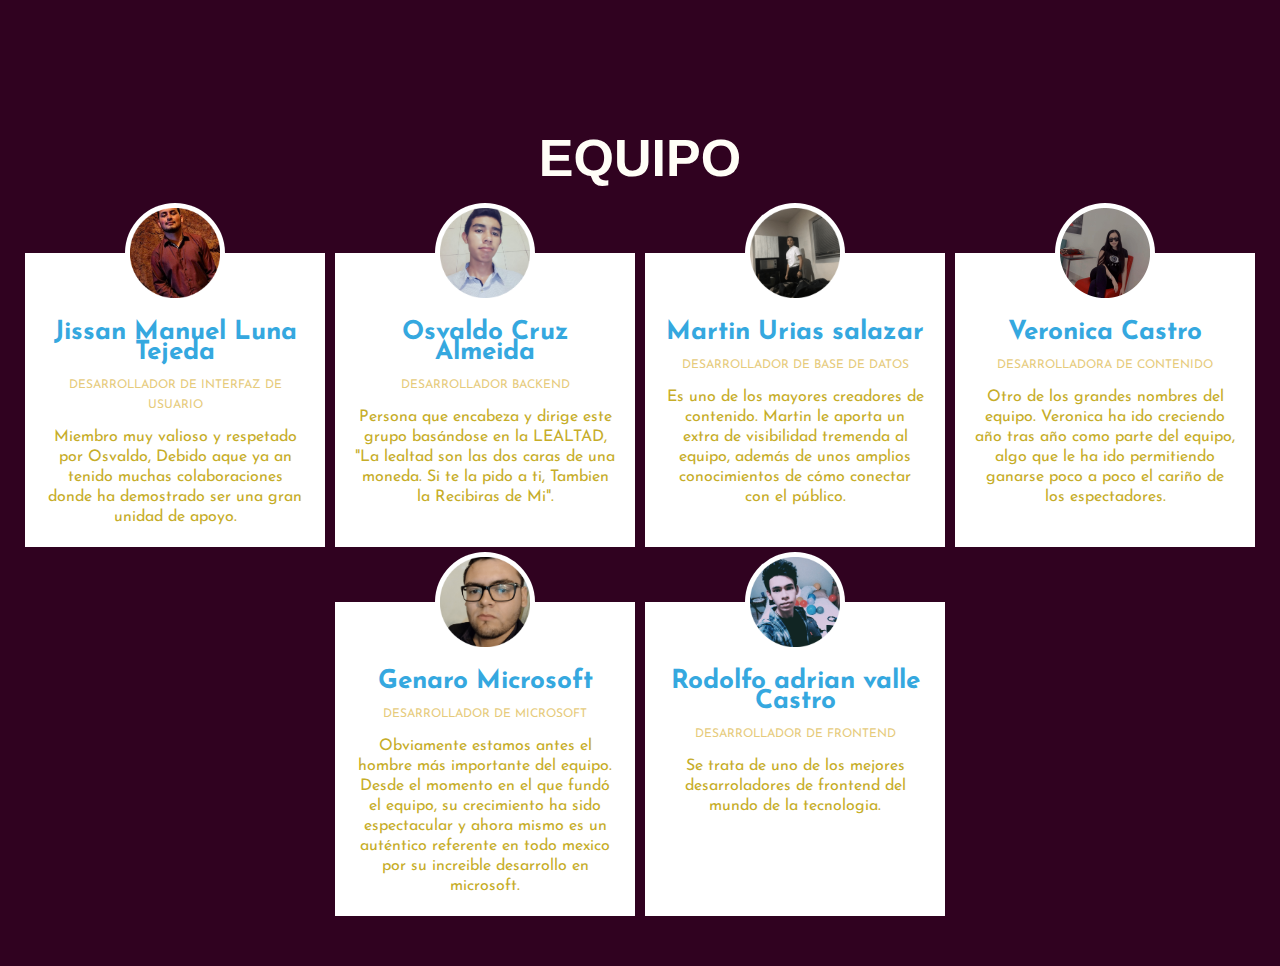
==== equipo.html @ b264ab53 "prueba" ====
<!DOCTYPE html>
<html lang="en">
<head>
	<meta charset="UTF-8">
	<title>Sección De Nuestro Equipo</title>
	<link rel="stylesheet" href="styles.css">
</head>
<body>

<div class="wrapper">
  <h1>EQUIPO</h1>
  <div class="team">
    <div class="team_member">
      <div class="team_img">
        <img src="jissan.png" alt="Team_image">
      </div>
      <h3>Jissan Manuel Luna Tejeda</h3>
      <p class="role">Desarrollador de Interfaz de Usuario</p>
      <p>Miembro muy valioso y respetado por Osvaldo, Debido aque ya an tenido muchas colaboraciones donde ha demostrado ser una gran unidad de apoyo.</p>
    </div>
    <div class="team_member">
      <div class="team_img">
        <img src="osvaldo.png" alt="Team_image">
      </div>
      <h3>Osvaldo Cruz Almeida</h3>
      <p class="role">Desarrollador Backend</p>
      <p>Persona que encabeza y dirige este grupo basándose en la LEALTAD, "La lealtad son las dos caras de una moneda. Si te la pido a ti, Tambien la Recibiras de Mi".</p>
    </div>
    <div class="team_member">
      <div class="team_img">
        <img src="Martin.png" alt="Team_image">
      </div>
      <h3>Martin Urias salazar </h3>
      <p class="role">Desarrollador de base de datos</p>
      <p>Es uno de los mayores creadores de contenido. Martin le aporta un extra de visibilidad tremenda al equipo, además de unos amplios conocimientos de cómo conectar con el público. </p>
    </div>
	  <div class="team_member">
  <div class="team_img">
    <img src="Veronica.png" alt="Team_image">
  </div>
  <h3>Veronica Castro</h3>
  <p class="role">Desarrolladora de contenido</p>
  <p>Otro de los grandes nombres del equipo. Veronica ha ido creciendo año tras año como parte del equipo, algo que le ha ido permitiendo ganarse poco a poco el cariño de los espectadores. </p>
</div>
<div class="team_member">
  <div class="team_img">
    <img src="Genaro.png" alt="Team_image">
  </div>
  <h3>Genaro Microsoft</h3>
  <p class="role">Desarrollador de Microsoft</p>
  <p>Obviamente estamos antes el hombre más importante del equipo. Desde el momento en el que fundó el equipo, su crecimiento ha sido espectacular y ahora mismo es un auténtico referente en todo mexico por su increible desarrollo en microsoft.  </p>
</div>
<div class="team_member">
  <div class="team_img">
    <img src="Rodolfo.png" alt="Team_image">
  </div>
  <h3>Rodolfo adrian valle Castro</h3>
  <p class="role">Desarrollador de frontend</p>
  <p>Se trata de uno de los mejores desarroladores de frontend del mundo de la tecnologia. </p>
</div>
</div>	

</body>
</html>
---- styles.css ----
@import url('https://fonts.googleapis.com/css?family=Allura|Josefin+Sans');

*{
  margin: 0;
  padding: 0;
  box-sizing: border-box;
}

body{
  background: #300220;
  font-family: 'Josefin Sans', sans-serif;
}

.wrapper{
  margin-top: 10%;
}

.wrapper h1{
  font-family: 'Arial', cursive;
  font-size: 52px;
  margin-bottom: 60px;
  color: #fffef7;
  text-align: center;
}

.team{
  display: flex;
  justify-content: center;
  width: auto;
  text-align: center;
  flex-wrap: wrap;
}

.team .team_member{
  background: #fff;
  margin: 5px;
  margin-bottom: 50px;
  width: 300px;
  padding: 20px;
  line-height: 20px;
  color: #c6ad29;  
  position: relative;
}

.team .team_member h3{
  color: #35a8df;
  font-size: 26px;
  margin-top: 50px;
}

.team .team_member p.role{
  color: #e6cb7c;
  margin: 12px 0;
  font-size: 12px;
  text-transform: uppercase;
}

.team .team_member .team_img{
  position: absolute;
  top: -50px;
  left: 50%;
  transform: translateX(-50%);
  width: 100px;
  height: 100px;
  border-radius: 50%;
  background: #fff;
}

.team .team_member .team_img img{
  width: 100px;
  height: 100px;
  padding: 5px;
}
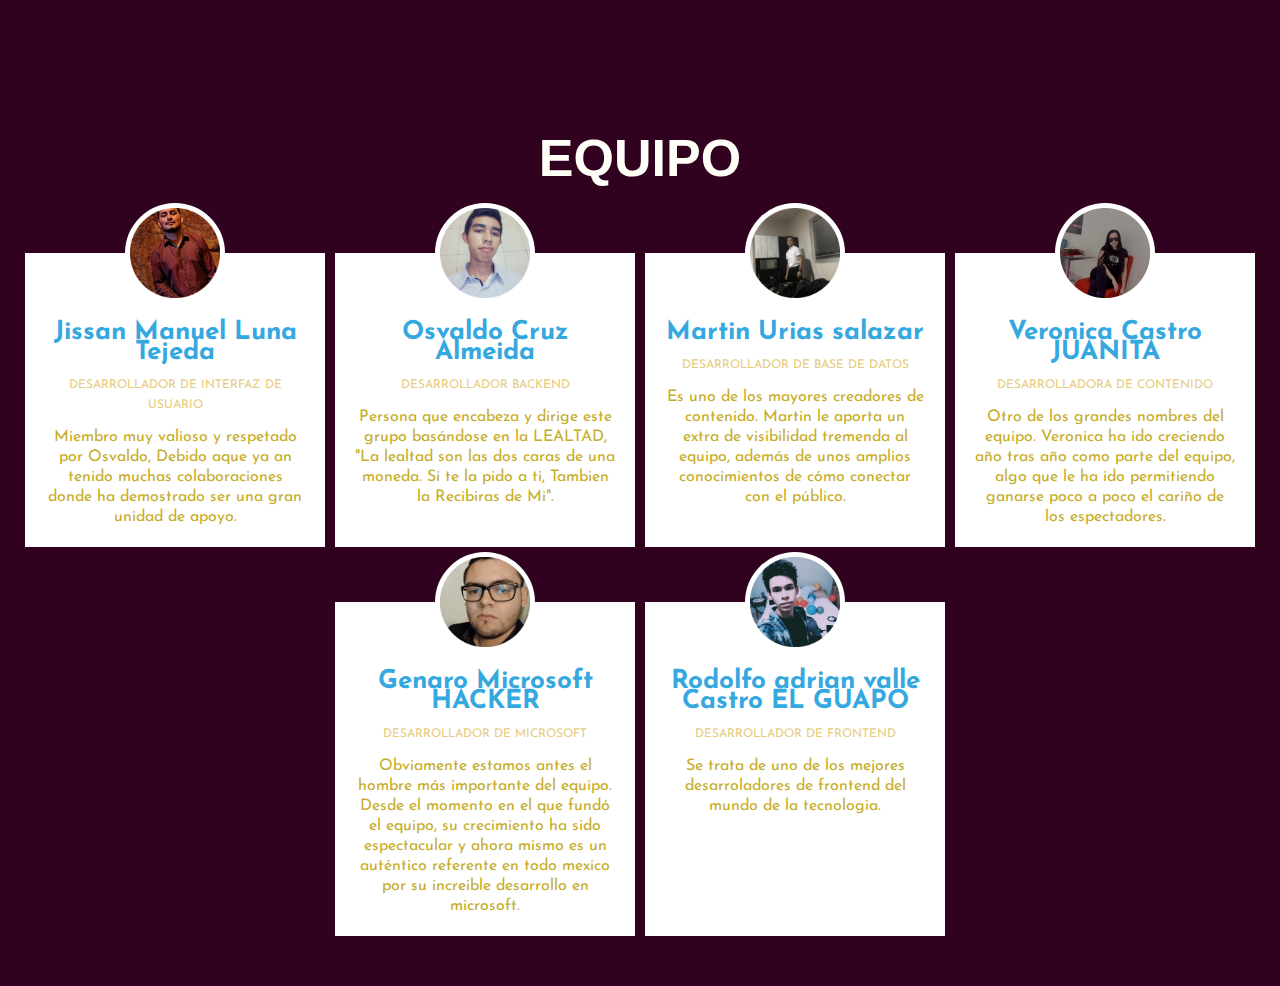
==== commit 826535ae: "SE CORRIGIERON LOS NOMBRES DE  LOS INTEGRANTES" ====
--- a/equipo.html
+++ b/equipo.html
@@ -38,7 +38,7 @@
   <div class="team_img">
     <img src="Veronica.png" alt="Team_image">
   </div>
-  <h3>Veronica Castro</h3>
+  <h3>Veronica Castro JUANITA</h3>
   <p class="role">Desarrolladora de contenido</p>
   <p>Otro de los grandes nombres del equipo. Veronica ha ido creciendo año tras año como parte del equipo, algo que le ha ido permitiendo ganarse poco a poco el cariño de los espectadores. </p>
 </div>
@@ -46,7 +46,7 @@
   <div class="team_img">
     <img src="Genaro.png" alt="Team_image">
   </div>
-  <h3>Genaro Microsoft</h3>
+  <h3>Genaro Microsoft HACKER</h3>
   <p class="role">Desarrollador de Microsoft</p>
   <p>Obviamente estamos antes el hombre más importante del equipo. Desde el momento en el que fundó el equipo, su crecimiento ha sido espectacular y ahora mismo es un auténtico referente en todo mexico por su increible desarrollo en microsoft.  </p>
 </div>
@@ -54,7 +54,7 @@
   <div class="team_img">
     <img src="Rodolfo.png" alt="Team_image">
   </div>
-  <h3>Rodolfo adrian valle Castro</h3>
+  <h3>Rodolfo adrian valle Castro EL GUAPO </h3>
   <p class="role">Desarrollador de frontend</p>
   <p>Se trata de uno de los mejores desarroladores de frontend del mundo de la tecnologia. </p>
 </div>
